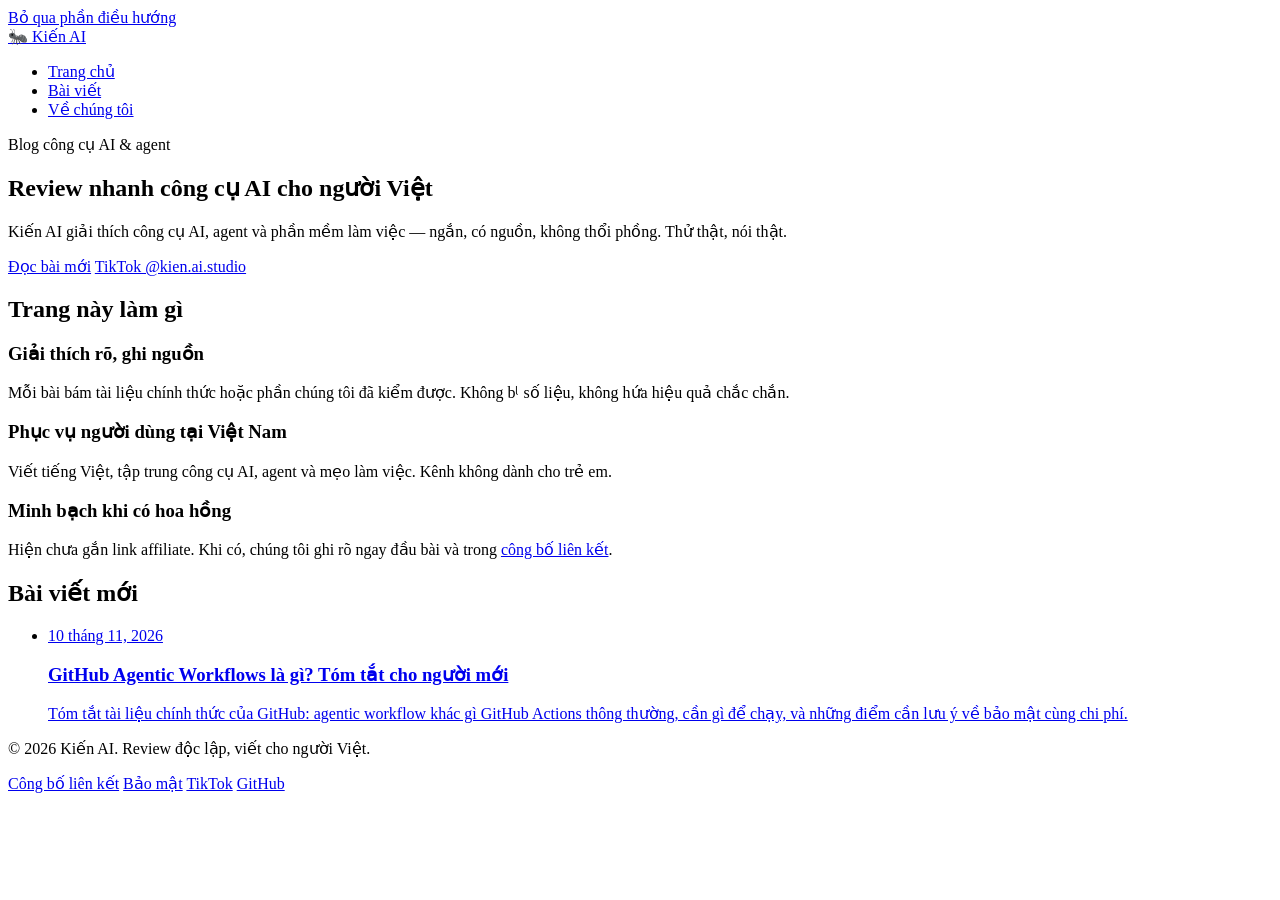
==== index.html @ 38e9a5d0 "Add Kiến AI static site pages and metadata" ====
<!DOCTYPE html>
<html lang="vi">
<head>
  <meta charset="utf-8">
  <meta name="viewport" content="width=device-width, initial-scale=1">
  <title>Kiến AI — review nhanh công cụ AI & agent cho người Việt</title>
  <meta name="description" content="Kiến AI giải thích và review công cụ AI, agent và phần mềm cho người Việt. Thử thật, nói thật. Không bᶩ số liệu.">
  <link rel="canonical" href="https://kienaistudio.github.io/">
  <link rel="icon" href="/favicon.svg" type="image/svg+xml">
  <meta property="og:type" content="website">
  <meta property="og:locale" content="vi_VN">
  <meta property="og:site_name" content="Kiến AI">
  <meta property="og:title" content="Kiến AI — review nhanh công cụ AI & agent cho người Việt">
  <meta property="og:description" content="Kiến AI giải thích và review công cụ AI, agent và phần mềm cho người Việt. Thử thật, nói thật. Không bᶩ số liệu.">
  <meta property="og:url" content="https://kienaistudio.github.io/">
  <meta name="twitter:card" content="summary">
  <meta name="twitter:title" content="Kiến AI — review nhanh công cụ AI & agent cho người Việt">
  <meta name="twitter:description" content="Kiến AI giải thích và review công cụ AI, agent và phần mềm cho người Việt. Thử thật, nói thật. Không bᶩ số liệu.">
  <link rel="stylesheet" href="/css/style.css">
</head>
<body>
  <a class="skip" href="#noi-dung">Bỏ qua phần điều hướng</a>
  <header class="site-header">
    <div class="wrap">
      <a class="brand" href="/">
        <span aria-hidden="true">🐜</span>
        Kiến AI
      </a>
      <nav aria-label="Chính">
        <ul>
          <li><a href="/" aria-current="page">Trang chủ</a></li>
          <li><a href="/#bai-viet">Bài viết</a></li>
          <li><a href="/about.html">Về chúng tôi</a></li>
        </ul>
      </nav>
    </div>
  </header>
  <main id="noi-dung">
    <div class="wrap">
      <section class="hero">
        <p class="eyebrow">Blog công cụ AI &amp; agent</p>
        <h1>Review nhanh công cụ AI cho người Việt</h1>
        <p class="lede">Kiến AI giải thích công cụ AI, agent và phần mềm làm việc — ngắn, có nguồn, không thổi phồng. Thử thật, nói thật.</p>
        <div class="actions">
          <a class="btn btn-primary" href="#bai-viet">Đọc bài mới</a>
          <a class="btn btn-ghost" href="https://www.tiktok.com/@kien.ai.studio">TikTok @kien.ai.studio</a>
        </div>
      </section>

      <section aria-labelledby="lam-gi">
        <h2 id="lam-gi">Trang này làm gì</h2>
        <div class="grid grid-3">
          <article class="card">
            <h3>Giải thích rõ, ghi nguồn</h3>
            <p class="muted">Mỗi bài bám tài liệu chính thức hoặc phần chúng tôi đã kiểm được. Không bᶩ số liệu, không hứa hiệu quả chắc chắn.</p>
          </article>
          <article class="card">
            <h3>Phục vụ người dùng tại Việt Nam</h3>
            <p class="muted">Viết tiếng Việt, tập trung công cụ AI, agent và mẹo làm việc. Kênh không dành cho trẻ em.</p>
          </article>
          <article class="card">
            <h3>Minh bạch khi có hoa hồng</h3>
            <p class="muted">Hiện chưa gắn link affiliate. Khi có, chúng tôi ghi rõ ngay đầu bài và trong <a href="/disclosure.html">công bố liên kết</a>.</p>
          </article>
        </div>
      </section>

      <section id="bai-viet" aria-labelledby="bai-moi">
        <h2 id="bai-moi">Bài viết mới</h2>
        <ul class="post-list">
          <li>
            <a class="card post-card" href="/posts/github-agentic-workflows-la-gi.html">
              <time datetime="2026-11-10">10 tháng 11, 2026</time>
              <h3>GitHub Agentic Workflows là gì? Tóm tắt cho người mới</h3>
              <p>Tóm tắt tài liệu chính thức của GitHub: agentic workflow khác gì GitHub Actions thông thường, cần gì để chạy, và những điểm cần lưu ý về bảo mật cùng chi phí.</p>
            </a>
          </li>
        </ul>
      </section>

    </div>
  </main>
  <footer class="site-footer">
    <div class="wrap">
      <p>© 2026 Kiến AI. Review độc lập, viết cho người Việt.</p>
      <nav aria-label="Chân trang">
        <a href="/disclosure.html">Công bố liên kết</a>
        <a href="/privacy.html">Bảo mật</a>
        <a href="https://www.tiktok.com/@kien.ai.studio">TikTok</a>
        <a href="https://github.com/kienaistudio">GitHub</a>
      </nav>
    </div>
  </footer>
</body>
</html>
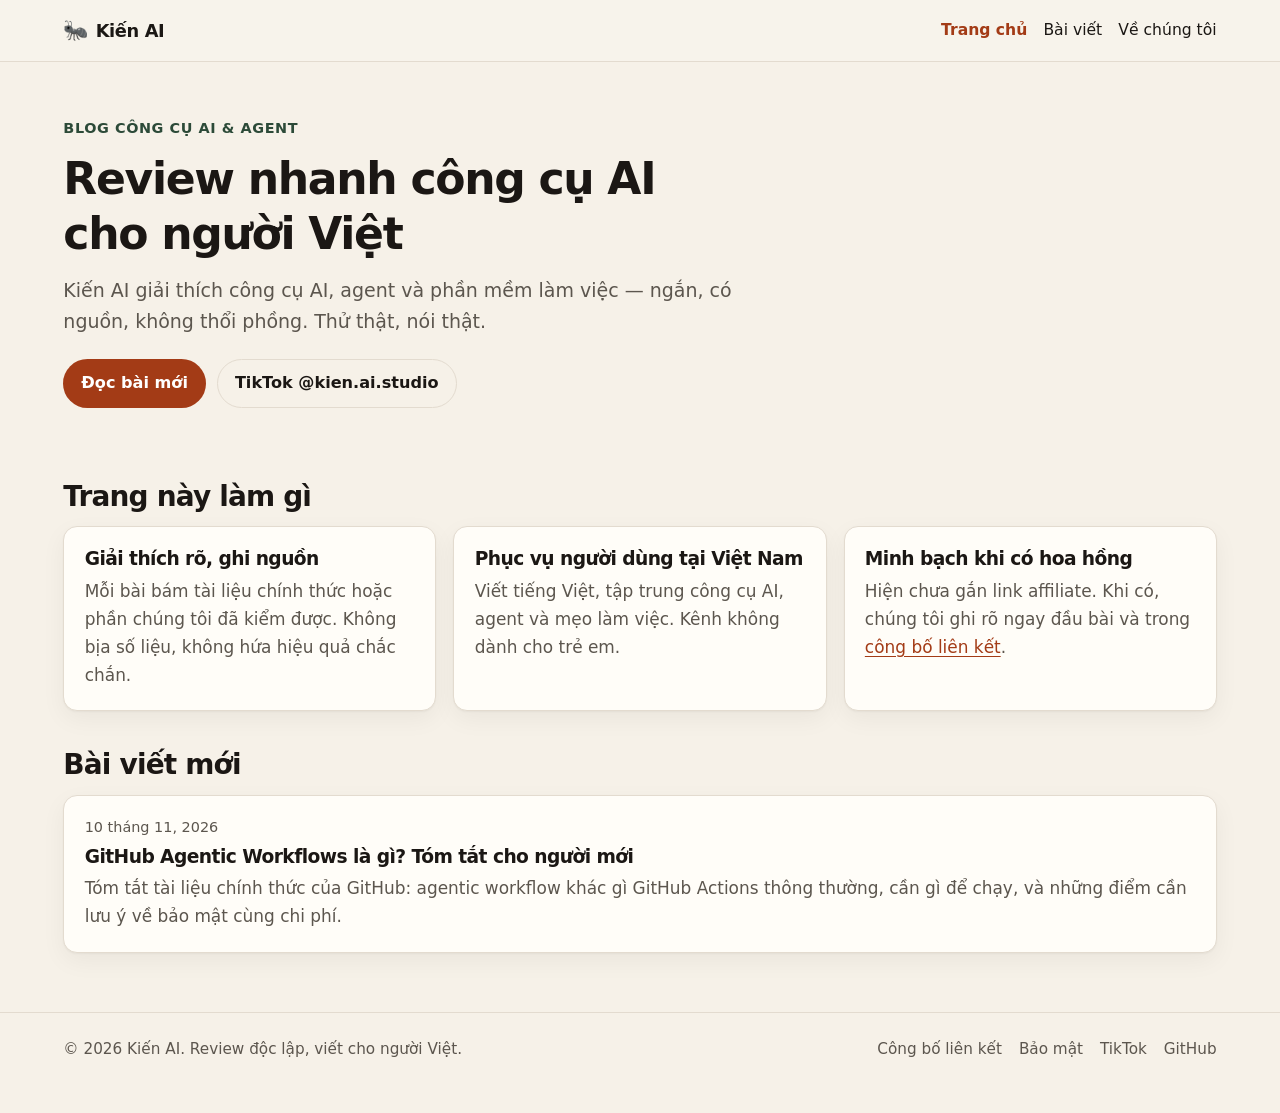
==== commit 67510644: "Fix typo: restore the word bịa on public pages" ====
--- a/index.html
+++ b/index.html
@@ -4,18 +4,18 @@
   <meta charset="utf-8">
   <meta name="viewport" content="width=device-width, initial-scale=1">
   <title>Kiến AI — review nhanh công cụ AI & agent cho người Việt</title>
-  <meta name="description" content="Kiến AI giải thích và review công cụ AI, agent và phần mềm cho người Việt. Thử thật, nói thật. Không bᶩ số liệu.">
+  <meta name="description" content="Kiến AI giải thích và review công cụ AI, agent và phần mềm cho người Việt. Thử thật, nói thật. Không bịa số liệu.">
   <link rel="canonical" href="https://kienaistudio.github.io/">
   <link rel="icon" href="/favicon.svg" type="image/svg+xml">
   <meta property="og:type" content="website">
   <meta property="og:locale" content="vi_VN">
   <meta property="og:site_name" content="Kiến AI">
   <meta property="og:title" content="Kiến AI — review nhanh công cụ AI & agent cho người Việt">
-  <meta property="og:description" content="Kiến AI giải thích và review công cụ AI, agent và phần mềm cho người Việt. Thử thật, nói thật. Không bᶩ số liệu.">
+  <meta property="og:description" content="Kiến AI giải thích và review công cụ AI, agent và phần mềm cho người Việt. Thử thật, nói thật. Không bịa số liệu.">
   <meta property="og:url" content="https://kienaistudio.github.io/">
   <meta name="twitter:card" content="summary">
   <meta name="twitter:title" content="Kiến AI — review nhanh công cụ AI & agent cho người Việt">
-  <meta name="twitter:description" content="Kiến AI giải thích và review công cụ AI, agent và phần mềm cho người Việt. Thử thật, nói thật. Không bᶩ số liệu.">
+  <meta name="twitter:description" content="Kiến AI giải thích và review công cụ AI, agent và phần mềm cho người Việt. Thử thật, nói thật. Không bịa số liệu.">
   <link rel="stylesheet" href="/css/style.css">
 </head>
 <body>
@@ -52,7 +52,7 @@
         <div class="grid grid-3">
           <article class="card">
             <h3>Giải thích rõ, ghi nguồn</h3>
-            <p class="muted">Mỗi bài bám tài liệu chính thức hoặc phần chúng tôi đã kiểm được. Không bᶩ số liệu, không hứa hiệu quả chắc chắn.</p>
+            <p class="muted">Mỗi bài bám tài liệu chính thức hoặc phần chúng tôi đã kiểm được. Không bịa số liệu, không hứa hiệu quả chắc chắn.</p>
           </article>
           <article class="card">
             <h3>Phục vụ người dùng tại Việt Nam</h3>
--- a/css/style.css
+++ b/css/style.css
@@ -0,0 +1,279 @@
+/* Kiến AI — mobile-first, no third-party fonts or trackers */
+:root {
+  --bg: #f6f1e8;
+  --bg-elev: #fffdf8;
+  --ink: #1b1714;
+  --muted: #5c564e;
+  --line: #e3dbcf;
+  --accent: #a33b16;
+  --accent-hover: #822e11;
+  --forest: #2c4a38;
+  --max: 42rem;
+  --wide: 68rem;
+  --radius: 14px;
+  --shadow: 0 1px 2px rgba(27, 23, 20, 0.04), 0 8px 24px rgba(27, 23, 20, 0.05);
+}
+
+*, *::before, *::after { box-sizing: border-box; }
+
+html {
+  font-size: 106%;
+  scroll-behavior: smooth;
+  color-scheme: light;
+}
+
+@media (prefers-reduced-motion: reduce) {
+  html { scroll-behavior: auto; }
+  * { transition: none !important; }
+}
+
+body {
+  margin: 0;
+  background: var(--bg);
+  color: var(--ink);
+  font-family: system-ui, "Segoe UI", "Noto Sans", Roboto, "Helvetica Neue", Arial, sans-serif;
+  line-height: 1.65;
+  text-rendering: optimizeLegibility;
+}
+
+img, svg { max-width: 100%; height: auto; }
+A { color: var(--accent); text-underline-offset: 0.15em; }
+a:hover { color: var(--accent-hover); }
+a:focus-visible, button:focus-visible, .skip:focus-visible {
+  outline: 2px solid var(--accent);
+  outline-offset: 3px;
+}
+
+.skip {
+  position: absolute;
+  left: 0.75rem;
+  top: -3.5rem;
+  background: var(--ink);
+  color: #fff;
+  padding: 0.4rem 0.7rem;
+  border-radius: 8px;
+  z-index: 10;
+}
+.skip:focus { top: 0.75rem; }
+
+.wrap {
+  width: min(100% - 1.5rem, var(--wide));
+  margin-inline: auto;
+}
+
+.site-header {
+  border-bottom: 1px solid var(--line);
+  background: color-mix(in srgb, var(--bg) 88%, white);
+  position: sticky;
+  top: 0;
+  z-index: 5;
+  backdrop-filter: blur(10px);
+}
+
+.site-header .wrap {
+  display: flex;
+  align-items: center;
+  justify-content: space-between;
+  gap: 1rem;
+  min-height: 3.6rem;
+}
+
+.brand {
+  display: flex;
+  align-items: center;
+  gap: 0.45rem;
+  color: var(--ink);
+  text-decoration: none;
+  font-weight: 750;
+  letter-spacing: -0.02em;
+  font-size: 1.05rem;
+}
+.brand span[aria-hidden] { font-size: 1.2rem; line-height: 1; }
+
+nav ul {
+  display: flex;
+  flex-wrap: wrap;
+  gap: 0.2rem 0.95rem;
+  list-style: none;
+  margin: 0;
+  padding: 0;
+  font-size: 0.92rem;
+}
+nav a {
+  color: var(--ink);
+  text-decoration: none;
+}
+nav a:hover, nav a[aria-current="page"] {
+  color: var(--accent);
+}
+nav a[aria-current="page"] { font-weight: 650; }
+
+main { padding: 1.75rem 0 3.5rem; }
+
+.hero {
+  padding: 1.5rem 0 2rem;
+  max-width: 40rem;
+}
+.hero p.eyebrow {
+  margin: 0 0 0.6rem;
+  color: var(--forest);
+  font-weight: 650;
+  font-size: 0.85rem;
+  letter-spacing: 0.04em;
+  text-transform: uppercase;
+}
+h1, h2, h3 {
+  line-height: 1.25;
+  letter-spacing: -0.03em;
+  font-weight: 750;
+}
+h1 { font-size: clamp(1.85rem, 5vw, 2.6rem); margin: 0 0 0.8rem; }
+h2 { font-size: clamp(1.3rem, 3vw, 1.65rem); margin: 2.2rem 0 0.7rem; }
+h3 { font-size: 1.1rem; margin: 1.5rem 0 0.45rem; }
+p { margin: 0 0 1rem; }
+.lede { font-size: 1.12rem; color: var(--muted); }
+
+.actions {
+  display: flex;
+  flex-wrap: wrap;
+  gap: 0.65rem;
+  margin-top: 1.25rem;
+}
+.btn {
+  display: inline-flex;
+  align-items: center;
+  justify-content: center;
+  gap: 0.35rem;
+  padding: 0.62rem 1rem;
+  border-radius: 999px;
+  text-decoration: none;
+  font-weight: 650;
+  font-size: 0.95rem;
+  border: 1px solid transparent;
+}
+.btn-primary {
+  background: var(--accent);
+  color: #fff;
+}
+.btn-primary:hover { background: var(--accent-hover); color: #fff; }
+.btn-ghost {
+  background: transparent;
+  color: var(--ink);
+  border-color: var(--line);
+}
+.btn-ghost:hover { border-color: var(--ink); color: var(--ink); }
+
+.grid {
+  display: grid;
+  gap: 1rem;
+  grid-template-columns: 1fr;
+}
+@media (min-width: 720px) {
+  .grid-3 { grid-template-columns: repeat(3, 1fr); }
+}
+
+.card {
+  background: var(--bg-elev);
+  border: 1px solid var(--line);
+  border-radius: var(--radius);
+  padding: 1.15rem 1.2rem 1.2rem;
+  box-shadow: var(--shadow);
+}
+.card h2, .card h3 { margin-top: 0; }
+.card p:last-child { margin-bottom: 0; }
+.muted { color: var(--muted); }
+.small { font-size: 0.92rem; }
+
+.post-list { list-style: none; margin: 0; padding: 0; }
+.post-list li { margin: 0; }
+.post-card {
+  display: block;
+  text-decoration: none;
+  color: inherit;
+}
+.post-card:hover { border-color: color-mix(in srgb, var(--accent) 35%, var(--line)); }
+.post-card time {
+  display: block;
+  color: var(--muted);
+  font-size: 0.85rem;
+  margin-bottom: 0.35rem;
+}
+.post-card h3 { margin: 0 0 0.4rem; color: var(--ink); }
+.post-card p { margin: 0; color: var(--muted); }
+
+.article { max-width: var(--max); }
+.article header { margin-bottom: 1.25rem; }
+.article .meta { color: var(--muted); font-size: 0.92rem; margin-bottom: 0.85rem; }
+.disclosure-box {
+  background: #f3ead6;
+  border: 1px solid #e0d2b4;
+  border-radius: 12px;
+  padding: 0.85rem 1rem;
+  margin: 0 0 1.4rem;
+  font-size: 0.95rem;
+}
+.sources { font-size: 0.95rem; }
+.sources ol { padding-left: 1.2rem; }
+.sources li { margin-bottom: 0.45rem; }
+
+table {
+  width: 100%;
+  border-collapse: collapse;
+  font-size: 0.95rem;
+  margin: 0 0 1.25rem;
+  background: var(--bg-elev);
+  border: 1px solid var(--line);
+  border-radius: 12px;
+  overflow: hidden;
+}
+th, td {
+  text-align: left;
+  vertical-align: top;
+  padding: 0.65rem 0.75rem;
+  border-bottom: 1px solid var(--line);
+}
+th { background: #efe8db; font-weight: 650; }
+tr:last-child td { border-bottom: 0; }
+
+.note {
+  border-left: 3px solid var(--forest);
+  padding: 0.15rem 0 0.15rem 0.9rem;
+  color: var(--muted);
+}
+
+.site-footer {
+  border-top: 1px solid var(--line);
+  padding: 1.4rem 0 2rem;
+  color: var(--muted);
+  font-size: 0.9rem;
+}
+.site-footer .wrap {
+  display: flex;
+  flex-wrap: wrap;
+  gap: 0.5rem 1.1rem;
+  justify-content: space-between;
+  align-items: baseline;
+}
+.site-footer nav { display: flex; flex-wrap: wrap; gap: 0.75rem 1rem; }
+.site-footer a { color: var(--muted); }
+.site-footer a:hover { color: var(--accent); }
+
+.code {
+  font-family: ui-monospace, SFMono-Regular, Menlo, Consolas, monospace;
+  font-size: 0.88em;
+  background: #efe8db;
+  padding: 0.1em 0.35em;
+  border-radius: 5px;
+}
+pre {
+  background: #1b1714;
+  color: #f6f1e8;
+  padding: 0.9rem 1rem;
+  border-radius: 12px;
+  overflow-x: auto;
+  font-size: 0.85rem;
+  line-height: 1.5;
+}
+pre code { background: none; padding: 0; color: inherit; font-size: inherit; }
+
+.lang-block { margin-top: 2rem; padding-top: 1.2rem; border-top: 1px solid var(--line); }
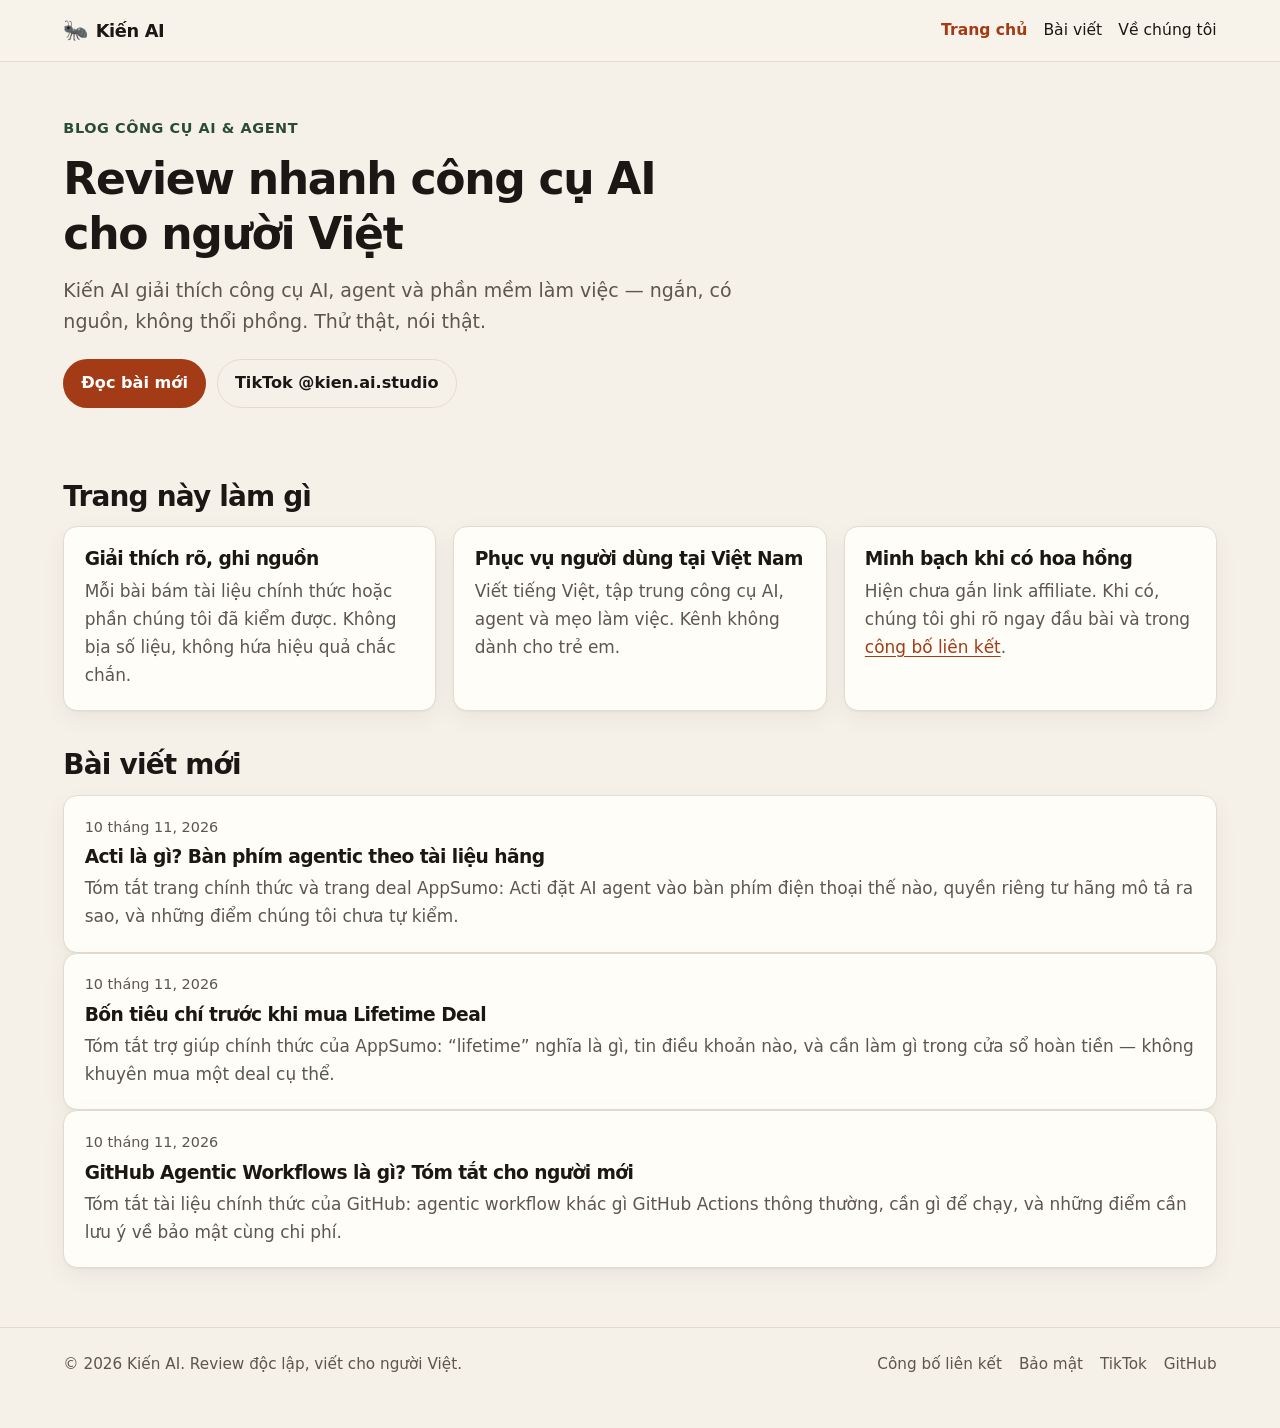
==== commit bd94c81f: "Draft: list two new Kiến AI articles on index and sitemap" ====
--- a/index.html
+++ b/index.html
@@ -69,6 +69,20 @@
         <h2 id="bai-moi">Bài viết mới</h2>
         <ul class="post-list">
           <li>
+            <a class="card post-card" href="/posts/acti-ban-phim-agentic-la-gi.html">
+              <time datetime="2026-11-10">10 tháng 11, 2026</time>
+              <h3>Acti là gì? Bàn phím agentic theo tài liệu hãng</h3>
+              <p>Tóm tắt trang chính thức và trang deal AppSumo: Acti đặt AI agent vào bàn phím điện thoại thế nào, quyền riêng tư hãng mô tả ra sao, và những điểm chúng tôi chưa tự kiểm.</p>
+            </a>
+          </li>
+          <li>
+            <a class="card post-card" href="/posts/bon-tieu-chi-truoc-khi-mua-lifetime-deal.html">
+              <time datetime="2026-11-10">10 tháng 11, 2026</time>
+              <h3>Bốn tiêu chí trước khi mua Lifetime Deal</h3>
+              <p>Tóm tắt trợ giúp chính thức của AppSumo: “lifetime” nghĩa là gì, tin điều khoản nào, và cần làm gì trong cửa sổ hoàn tiền — không khuyên mua một deal cụ thể.</p>
+            </a>
+          </li>
+          <li>
             <a class="card post-card" href="/posts/github-agentic-workflows-la-gi.html">
               <time datetime="2026-11-10">10 tháng 11, 2026</time>
               <h3>GitHub Agentic Workflows là gì? Tóm tắt cho người mới</h3>
